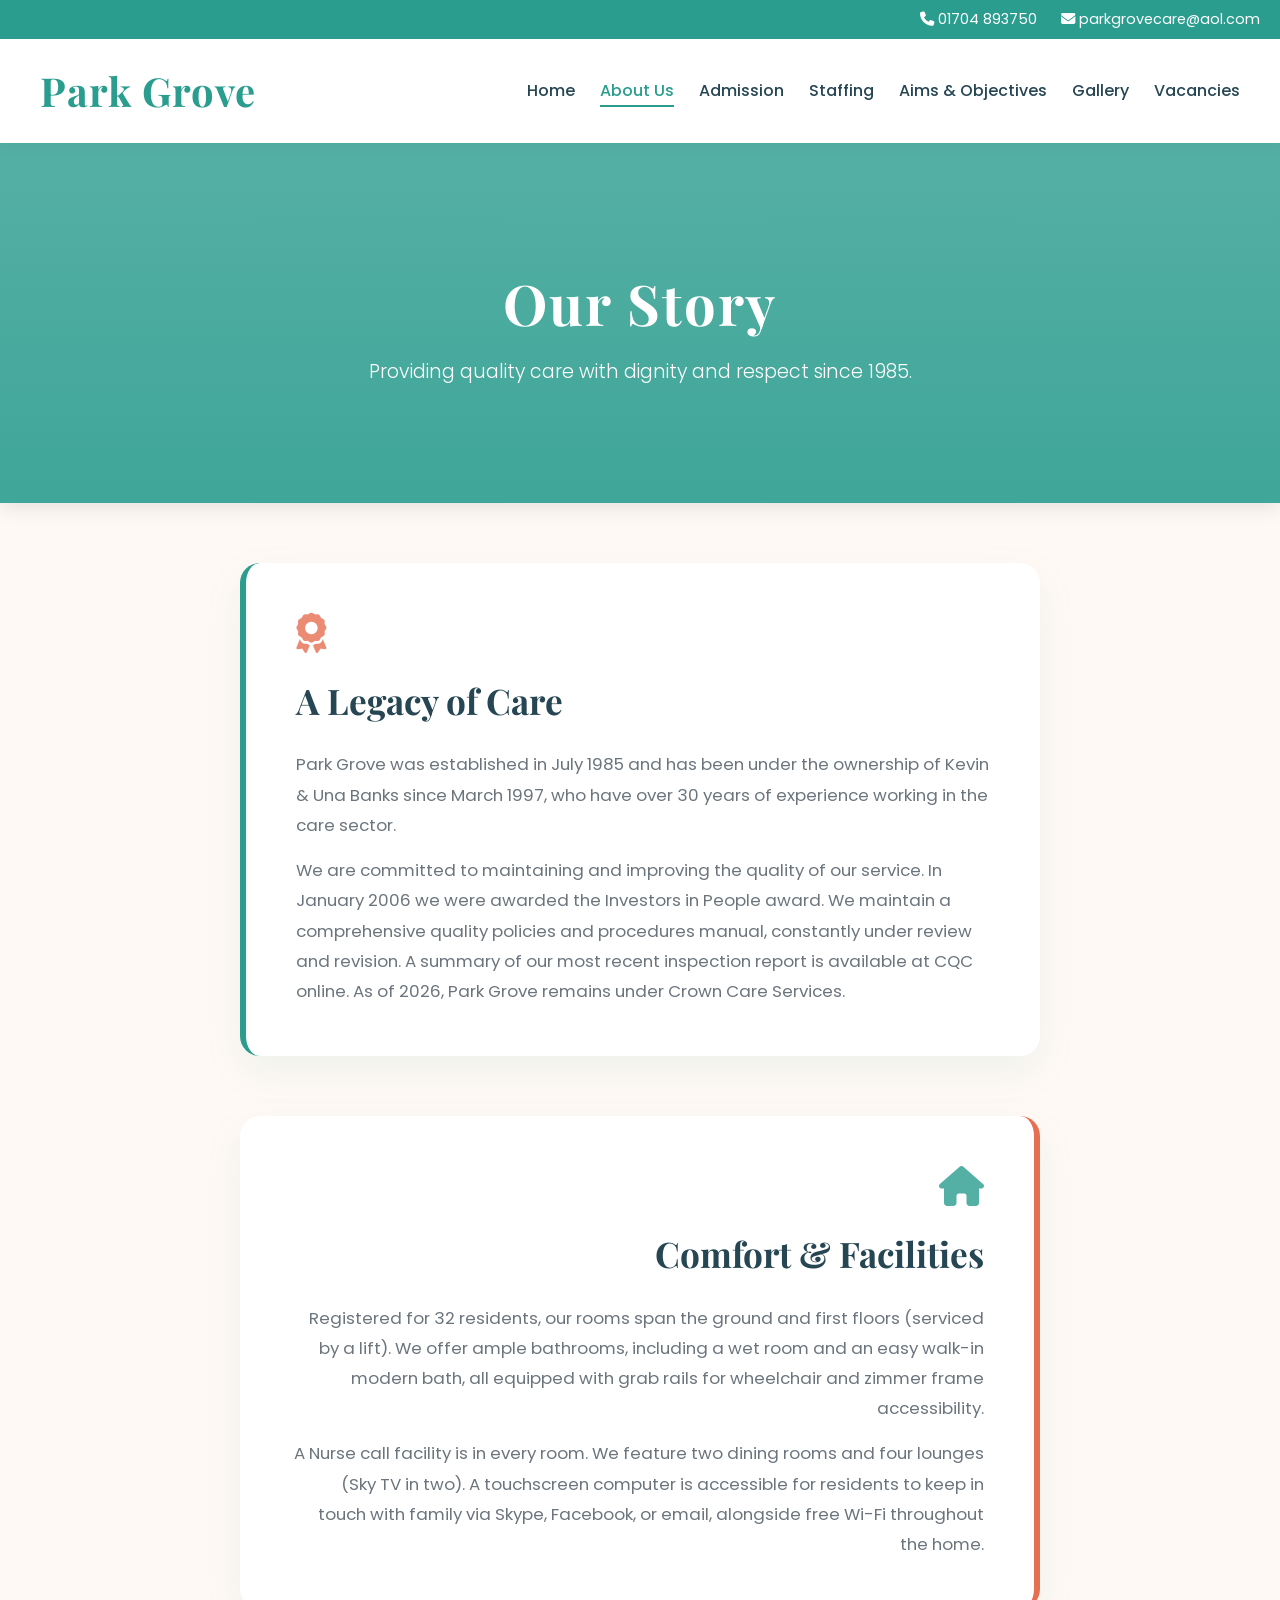
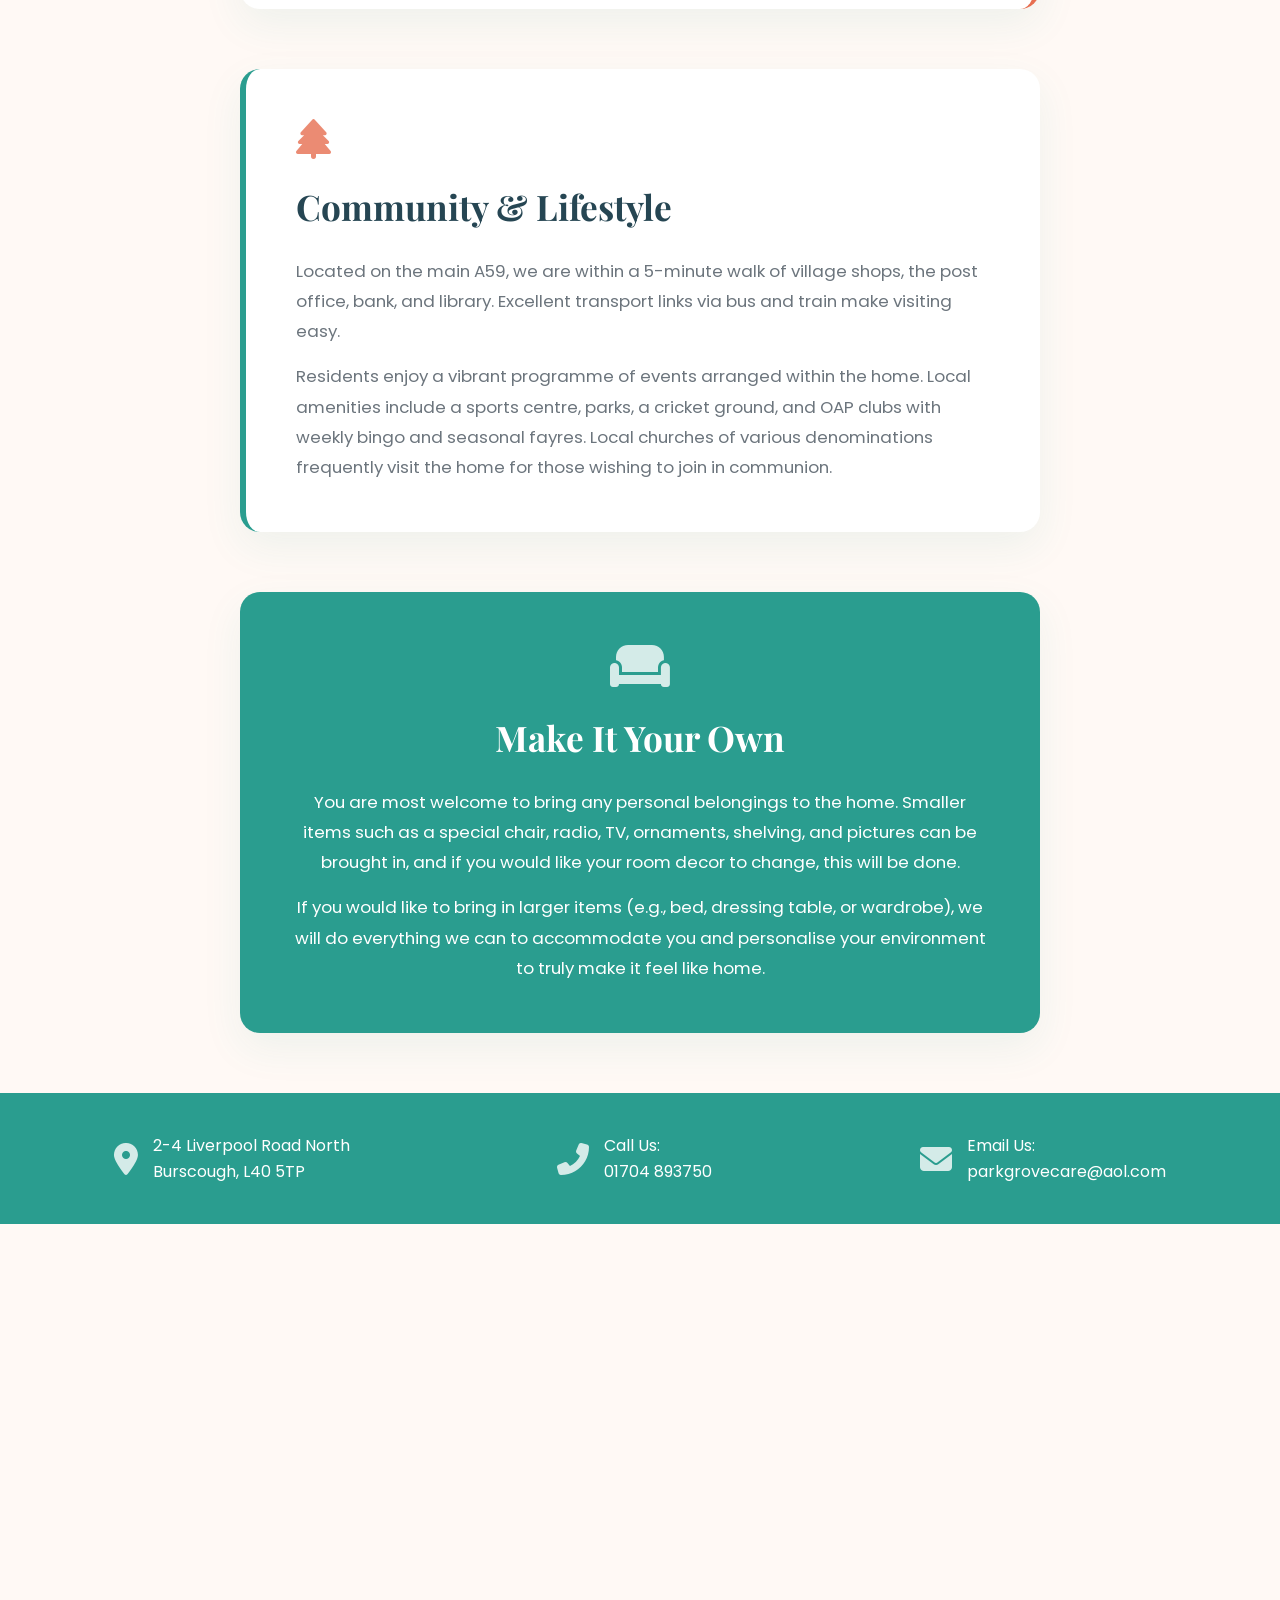
==== about.html @ ad90b075 "Add files via upload" ====
<!DOCTYPE html>
<html lang="en">
<head>
    <meta charset="UTF-8">
    <meta name="viewport" content="width=device-width, initial-scale=1.0">
    <title>About Us | Park Grove</title>
    <!-- Google Fonts -->
    <link href="https://fonts.googleapis.com/css2?family=Playfair+Display:wght@600;700&family=Poppins:wght@300;400;500;600&display=swap" rel="stylesheet">
    <!-- FontAwesome for Icons -->
    <link rel="stylesheet" href="https://cdnjs.cloudflare.com/ajax/libs/font-awesome/6.4.0/css/all.min.css">
    <!-- Stylesheets (Linking both the main styles for the header/footer and the specific about styles) -->
    <link rel="stylesheet" href="styles.css">
    <link rel="stylesheet" href="about.css">
</head>
<body>

    <!-- Header & Navigation (Identical to index.html) -->
    <header class="main-header">
        <div class="top-bar">
            <div class="contact-info">
                <span><i class="fas fa-phone"></i> 01704 893750</span>
                <span><i class="fas fa-envelope"></i> parkgrovecare@aol.com</span>
            </div>
        </div>
        <nav class="navbar">
            <h1 class="logo">Park Grove</h1>
            <ul class="nav-links">
                <li><a href="index.html">Home</a></li>
                <li><a href="about.html" class="active">About Us</a></li>
                <li><a href="admissions.html">Admission</a></li>
                <li><a href="staffing.html">Staffing</a></li>
                <li><a href="aimsandobjectives.html">Aims & Objectives</a></li>
                <li><a href="#">Gallery</a></li>
                <li><a href="#">Vacancies</a></li>
            </ul>
        </nav>
    </header>

    <!-- About Hero Section -->
    <section class="about-hero fade-scroll">
        <div class="about-hero-content">
            <h2>Our Story</h2>
            <p>Providing quality care with dignity and respect since 1985.</p>
        </div>
    </section>

    <!-- Main About Content -->
    <main class="about-container">
        
        <!-- Section 1: Heritage -->
        <section class="about-block fade-scroll">
            <div class="about-text-card">
                <i class="fas fa-award section-icon"></i>
                <h3>A Legacy of Care</h3>
                <p>Park Grove was established in July 1985 and has been under the ownership of Kevin & Una Banks since March 1997, who have over 30 years of experience working in the care sector.</p>
                <p>We are committed to maintaining and improving the quality of our service. In January 2006 we were awarded the Investors in People award. We maintain a comprehensive quality policies and procedures manual, constantly under review and revision. A summary of our most recent inspection report is available at CQC online. As of 2026, Park Grove remains under Crown Care Services.</p>
            </div>
        </section>

        <!-- Section 2: Facilities -->
        <section class="about-block reverse fade-scroll">
            <div class="about-text-card">
                <i class="fas fa-home section-icon"></i>
                <h3>Comfort & Facilities</h3>
                <p>Registered for 32 residents, our rooms span the ground and first floors (serviced by a lift). We offer ample bathrooms, including a wet room and an easy walk-in modern bath, all equipped with grab rails for wheelchair and zimmer frame accessibility.</p>
                <p>A Nurse call facility is in every room. We feature two dining rooms and four lounges (Sky TV in two). A touchscreen computer is accessible for residents to keep in touch with family via Skype, Facebook, or email, alongside free Wi-Fi throughout the home.</p>
            </div>
        </section>

        <!-- Section 3: Activities & Community -->
        <section class="about-block fade-scroll">
            <div class="about-text-card">
                <i class="fas fa-tree section-icon"></i>
                <h3>Community & Lifestyle</h3>
                <p>Located on the main A59, we are within a 5-minute walk of village shops, the post office, bank, and library. Excellent transport links via bus and train make visiting easy.</p>
                <p>Residents enjoy a vibrant programme of events arranged within the home. Local amenities include a sports centre, parks, a cricket ground, and OAP clubs with weekly bingo and seasonal fayres. Local churches of various denominations frequently visit the home for those wishing to join in communion.</p>
            </div>
        </section>

        <!-- Section 4: Personalization -->
        <section class="about-block full-width fade-scroll">
            <div class="about-text-card highlight-card">
                <i class="fas fa-couch section-icon"></i>
                <h3>Make It Your Own</h3>
                <p>You are most welcome to bring any personal belongings to the home. Smaller items such as a special chair, radio, TV, ornaments, shelving, and pictures can be brought in, and if you would like your room decor to change, this will be done.</p>
                <p>If you would like to bring in larger items (e.g., bed, dressing table, or wardrobe), we will do everything we can to accommodate you and personalise your environment to truly make it feel like home.</p>
            </div>
        </section>

    </main>

    <!-- Footer (Identical to index.html) -->
    <footer class="main-footer">
        <div class="footer-banner">
            <div class="footer-item">
                <i class="fas fa-map-marker-alt"></i>
                <p>2-4 Liverpool Road North<br>Burscough, L40 5TP</p>
            </div>
            <div class="footer-item">
                <i class="fas fa-phone-alt"></i>
                <p>Call Us:<br>01704 893750</p>
            </div>
            <div class="footer-item">
                <i class="fas fa-envelope"></i>
                <p>Email Us:<br>parkgrovecare@aol.com</p>
            </div>
        </div>
        <div class="map-container">
            <iframe src="https://www.google.com/maps/embed?pb=!1m18!1m12!1m3!1d2371.603333452417!2d-2.8427771!3d53.599661!2m3!1f0!2f0!3f0!3m2!1i1024!2i768!4f13.1!3m3!1m2!1s0x487b123456789abc%3A0x123456789abcdef!2s2-4%20Liverpool%20Rd%20N%2C%20Burscough%2C%20Ormskirk%20L40%205TP%2C%20UK!5e0!3m2!1sen!2sus!4v1620000000000!5m2!1sen!2sus" width="100%" height="400" style="border:0;" allowfullscreen="" loading="lazy"></iframe>
        </div>
    </footer>

    <!-- Script linking to compiled JS -->
    <script src="about.js"></script>
</body>
</html>
---- styles.css ----
/* --- Variables for a Vibrant & Glam Theme --- */
:root {
    --primary-color: #2A9D8F; /* Vibrant Teal */
    --secondary-color: #E76F51; /* Warm Coral/Glam Accent */
    --text-dark: #264653;
    --text-light: #6c757d;
    --bg-light: #FFF9F5; /* Warm, soft cream background */
    --white: #ffffff;
    --font-heading: 'Playfair Display', serif;
    --font-body: 'Poppins', sans-serif;
    --transition: all 0.3s ease-in-out;
}

/* --- Global Reset & Typography --- */
* {
    margin: 0;
    padding: 0;
    box-sizing: border-box;
}

body {
    font-family: var(--font-body);
    background-color: var(--bg-light);
    color: var(--text-dark);
    line-height: 1.6;
    overflow-x: hidden;
}

h1, h2, h3, h4 {
    font-family: var(--font-heading);
    font-weight: 700;
}

a {
    text-decoration: none;
    color: inherit;
}

.container {
    max-width: 1200px;
    margin: 0 auto;
    padding: 0 20px;
}

/* --- Header & Nav --- */
.main-header {
    background: var(--white);
    box-shadow: 0 2px 15px rgba(0,0,0,0.05);
    position: sticky;
    top: 0;
    z-index: 1000;
}

.top-bar {
    background: var(--primary-color);
    color: var(--white);
    padding: 8px 20px;
    text-align: right;
    font-size: 0.9rem;
}

.top-bar span {
    margin-left: 20px;
}

.navbar {
    display: flex;
    justify-content: space-between;
    align-items: center;
    padding: 20px 40px;
}

.logo {
    color: var(--primary-color);
    font-size: 2.5rem;
    letter-spacing: 1px;
}

.nav-links {
    list-style: none;
    display: flex;
    gap: 25px;
}

.nav-links a {
    font-weight: 500;
    color: var(--text-dark);
    transition: var(--transition);
    position: relative;
}

.nav-links a:hover, .nav-links a.active {
    color: var(--primary-color);
}

.nav-links a::after {
    content: '';
    position: absolute;
    width: 0;
    height: 2px;
    bottom: -5px;
    left: 0;
    background-color: var(--primary-color);
    transition: var(--transition);
}

.nav-links a:hover::after, .nav-links a.active::after {
    width: 100%;
}

/* --- Hero Section --- */
.hero {
    background: linear-gradient(rgba(255, 249, 245, 0.9), rgba(255, 249, 245, 0.9)), url('https://images.unsplash.com/photo-1529156069898-49953e39b3ac?ixlib=rb-4.0.3&auto=format&fit=crop&w=1920&q=80') center/cover;
    height: 60vh;
    display: flex;
    align-items: center;
    justify-content: center;
    text-align: center;
    padding: 0 20px;
}

.hero-content h2 {
    font-size: 4rem;
    color: var(--primary-color);
    margin-bottom: 20px;
}

.hero-content p {
    font-size: 1.2rem;
    max-width: 600px;
    margin: 0 auto 30px auto;
    color: var(--text-dark);
}

.btn-primary {
    background: var(--secondary-color);
    color: var(--white);
    padding: 12px 30px;
    border-radius: 30px;
    font-weight: 500;
    transition: var(--transition);
    box-shadow: 0 4px 15px rgba(231, 111, 81, 0.3);
}

.btn-primary:hover {
    background: #d65a3d;
    transform: translateY(-2px);
}

/* --- Info Grid Section --- */
.info-section {
    padding: 80px 0;
}

.grid-3 {
    display: grid;
    grid-template-columns: repeat(auto-fit, minmax(300px, 1fr));
    gap: 40px;
}

.info-card {
    background: var(--white);
    padding: 40px 30px;
    border-radius: 15px;
    text-align: center;
    box-shadow: 0 10px 30px rgba(0,0,0,0.03);
    transition: var(--transition);
    border-top: 4px solid var(--primary-color);
}

.info-card:hover {
    transform: translateY(-10px);
    box-shadow: 0 15px 40px rgba(42, 157, 143, 0.1);
}

.card-icon {
    font-size: 2.5rem;
    color: var(--secondary-color);
    margin-bottom: 20px;
}

.info-card h3 {
    font-size: 1.8rem;
    margin-bottom: 15px;
}

.info-card p {
    color: var(--text-light);
    margin-bottom: 20px;
}

.read-more {
    color: var(--primary-color);
    font-weight: 500;
    transition: var(--transition);
}

.read-more:hover {
    color: var(--secondary-color);
}

/* --- CQC Section --- */
.cqc-section {
    background: var(--white);
    padding: 80px 0;
    text-align: center;
}

.section-title {
    font-size: 2.5rem;
    color: var(--primary-color);
    margin-bottom: 10px;
}

.section-subtitle {
    color: var(--text-light);
    margin-bottom: 50px;
    max-width: 600px;
    margin-left: auto;
    margin-right: auto;
}

.cqc-grid {
    display: grid;
    grid-template-columns: repeat(auto-fit, minmax(250px, 1fr));
    gap: 30px;
    margin-bottom: 40px;
}

.cqc-box {
    border: 1px dashed var(--primary-color);
    padding: 30px;
    border-radius: 10px;
    background: var(--bg-light);
    transition: var(--transition);
}

.cqc-box:hover {
    background: var(--primary-color);
    color: var(--white);
    border: 1px solid var(--primary-color);
}

.cqc-box h4 {
    font-size: 1.3rem;
    margin-bottom: 15px;
}

.btn-secondary {
    border: 2px solid var(--secondary-color);
    color: var(--secondary-color);
    padding: 10px 25px;
    border-radius: 30px;
    font-weight: 500;
    transition: var(--transition);
}

.btn-secondary:hover {
    background: var(--secondary-color);
    color: var(--white);
}

/* --- Footer --- */
.footer-banner {
    background: var(--primary-color);
    color: var(--white);
    display: flex;
    justify-content: space-around;
    padding: 40px 20px;
    flex-wrap: wrap;
    gap: 20px;
}

.footer-item {
    display: flex;
    align-items: center;
    gap: 15px;
}

.footer-item i {
    font-size: 2rem;
    color: var(--white);
    opacity: 0.8;
}

/* --- Animations (Triggered by TypeScript) --- */
.animate-on-scroll {
    opacity: 0;
    transform: translateY(30px);
    transition: opacity 0.8s ease-out, transform 0.8s ease-out;
}

.animate-on-scroll.visible {
    opacity: 1;
    transform: translateY(0);
}
---- about.css ----
/* --- About Page Specific Styles --- */

/* Hero Section */
.about-hero {
    background: linear-gradient(rgba(42, 157, 143, 0.8), rgba(42, 157, 143, 0.9)), url('https://images.unsplash.com/photo-1512626120412-faf41adb4874?ixlib=rb-4.0.3&auto=format&fit=crop&w=1920&q=80') center/cover;
    height: 40vh;
    display: flex;
    align-items: center;
    justify-content: center;
    text-align: center;
    color: var(--white);
    box-shadow: 0 4px 20px rgba(0,0,0,0.1);
}

.about-hero h2 {
    font-size: 3.5rem;
    margin-bottom: 10px;
    letter-spacing: 2px;
}

.about-hero p {
    font-size: 1.2rem;
    font-weight: 300;
}

/* Main Content Container */
.about-container {
    max-width: 1000px;
    margin: 60px auto;
    padding: 0 20px;
    display: flex;
    flex-direction: column;
    gap: 60px;
}

/* Thematic Blocks */
.about-block {
    display: flex;
    justify-content: center;
}

.about-text-card {
    background: var(--white);
    padding: 50px;
    border-radius: 20px;
    box-shadow: 0 15px 40px rgba(42, 157, 143, 0.08);
    border-left: 6px solid var(--primary-color);
    position: relative;
    max-width: 800px;
}

.about-block.reverse .about-text-card {
    border-left: none;
    border-right: 6px solid var(--secondary-color);
    text-align: right;
}

/* Icons */
.section-icon {
    font-size: 2.5rem;
    color: var(--secondary-color);
    margin-bottom: 20px;
    opacity: 0.8;
}

.about-block.reverse .section-icon {
    color: var(--primary-color);
}

/* Typography Details */
.about-text-card h3 {
    font-size: 2.2rem;
    color: var(--text-dark);
    margin-bottom: 20px;
}

.about-text-card p {
    font-size: 1.05rem;
    color: var(--text-light);
    margin-bottom: 15px;
    line-height: 1.8;
}

.about-text-card p:last-child {
    margin-bottom: 0;
}

/* Highlight Card (Final Section) */
.highlight-card {
    background: var(--primary-color);
    color: var(--white);
    border: none;
    text-align: center;
}

.highlight-card h3, .highlight-card p {
    color: var(--white);
}

.highlight-card .section-icon {
    color: var(--white);
    font-size: 3rem;
}

/* --- Smooth Fade In / Fade Out Scroll Logic --- */
.fade-scroll {
    opacity: 0;
    transform: translateY(40px) scale(0.98);
    transition: opacity 1s cubic-bezier(0.25, 1, 0.5, 1), transform 1s cubic-bezier(0.25, 1, 0.5, 1);
}

.fade-scroll.in-view {
    opacity: 1;
    transform: translateY(0) scale(1);
}

.fade-scroll.out-view-top {
    opacity: 0;
    transform: translateY(-40px) scale(0.98);
}
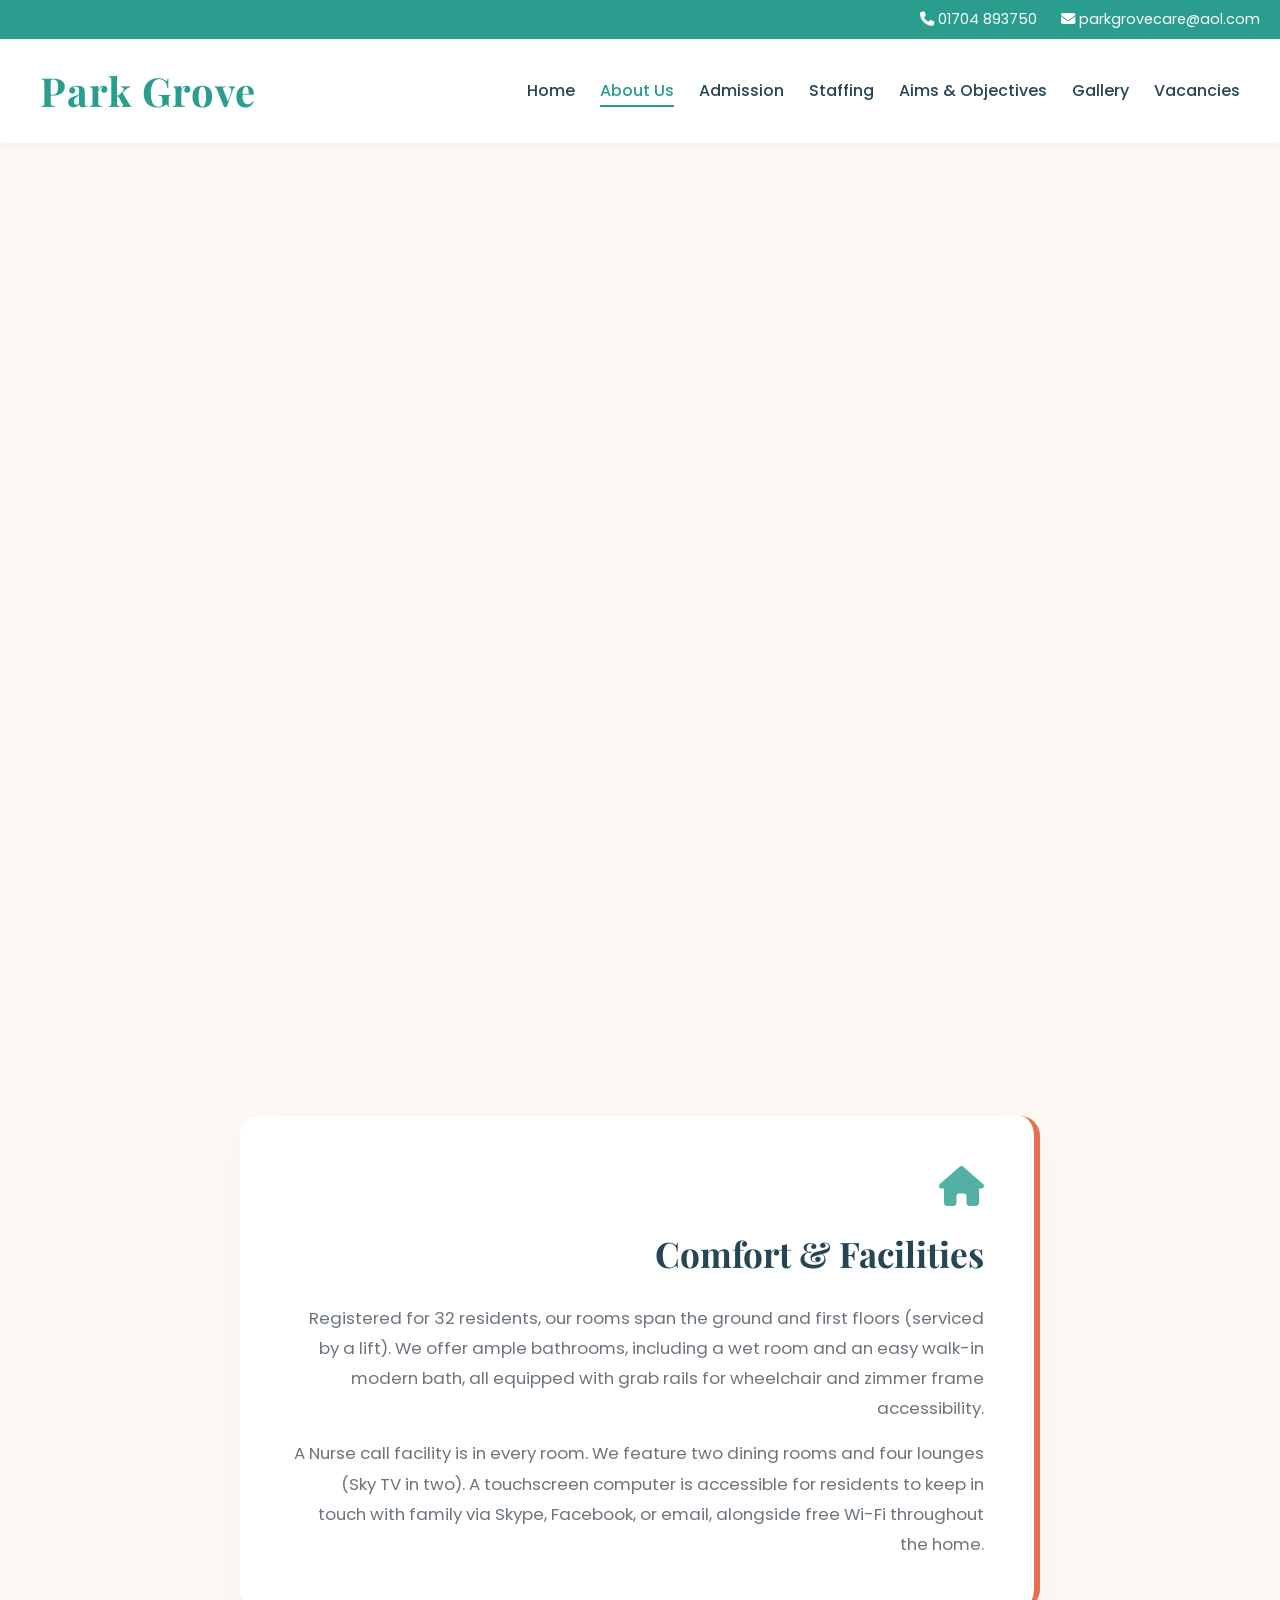
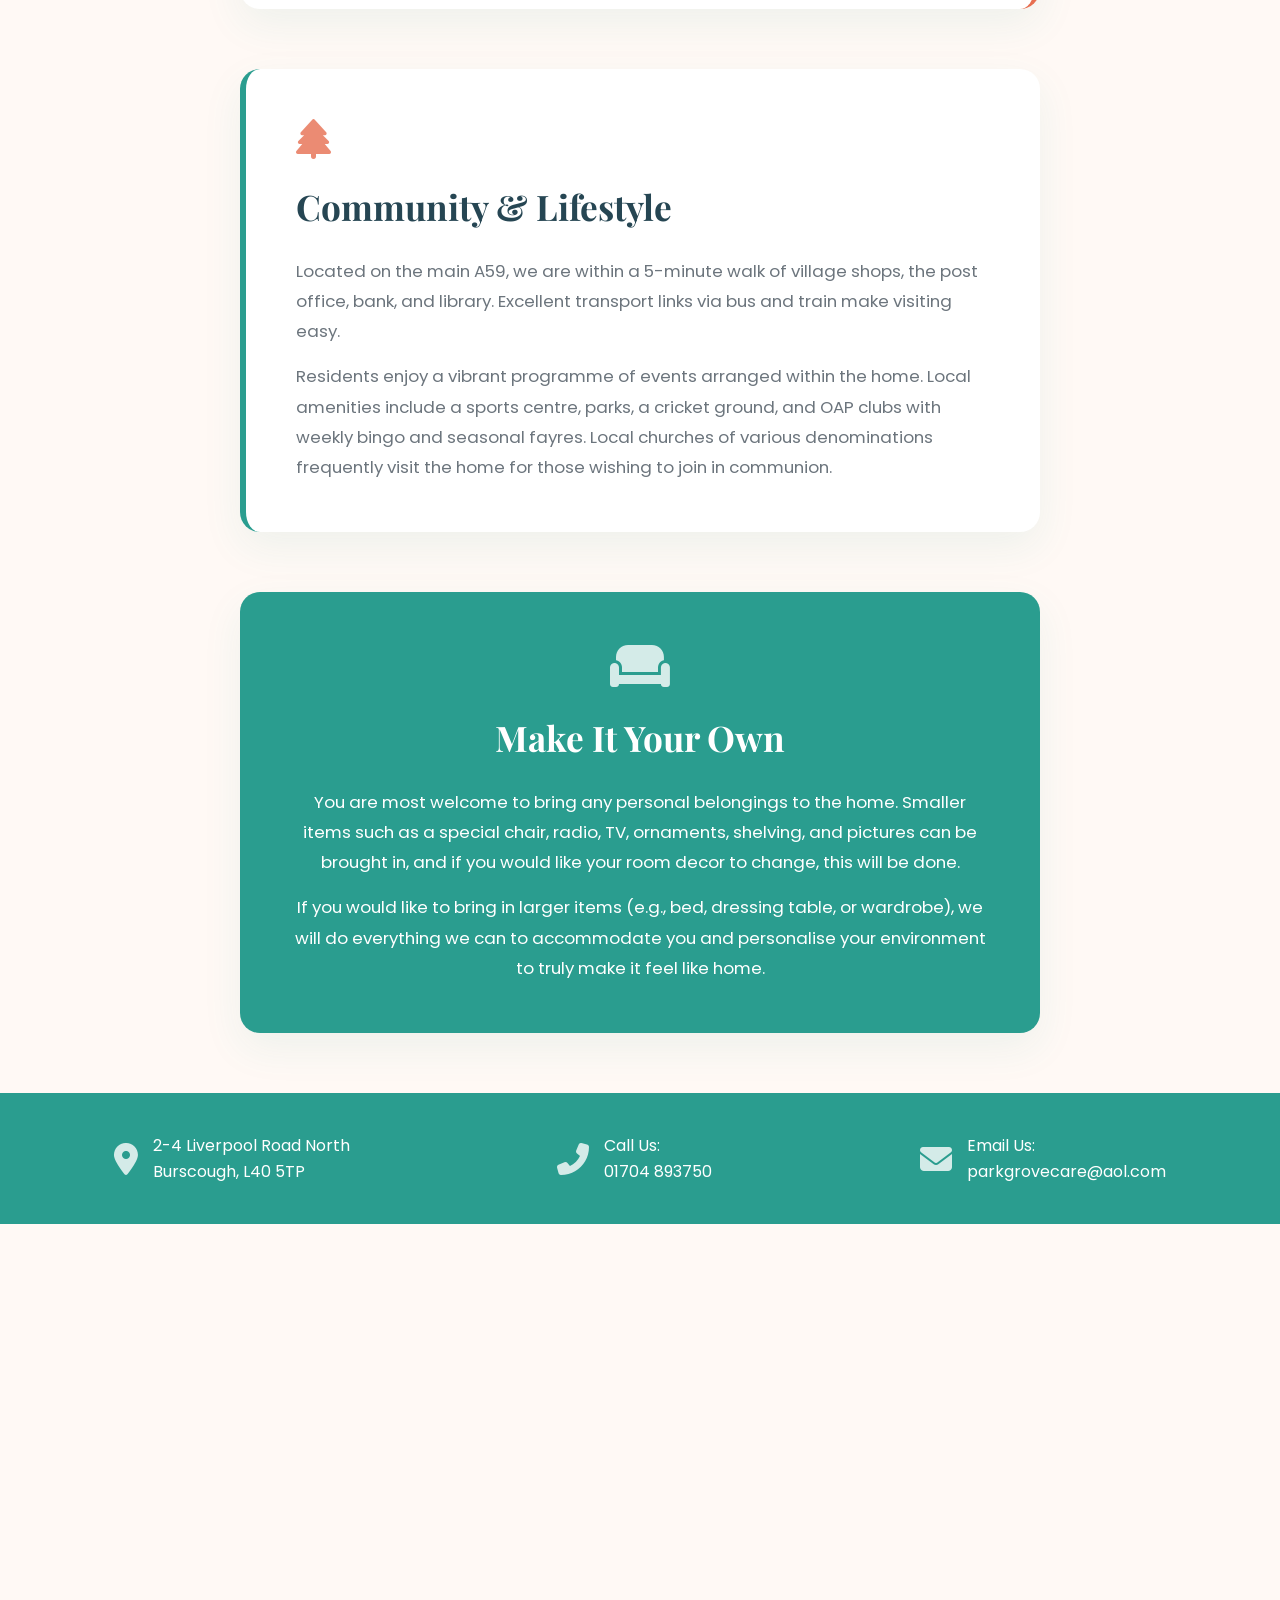
==== commit 542aa0b1: "Update Gallery link in about.html" ====
--- a/about.html
+++ b/about.html
@@ -30,7 +30,7 @@
                 <li><a href="admissions.html">Admission</a></li>
                 <li><a href="staffing.html">Staffing</a></li>
                 <li><a href="aimsandobjectives.html">Aims & Objectives</a></li>
-                <li><a href="#">Gallery</a></li>
+                <li><a href="gallery.html">Gallery</a></li>
                 <li><a href="#">Vacancies</a></li>
             </ul>
         </nav>
@@ -113,4 +113,4 @@
     <!-- Script linking to compiled JS -->
     <script src="about.js"></script>
 </body>
-</html>+</html>
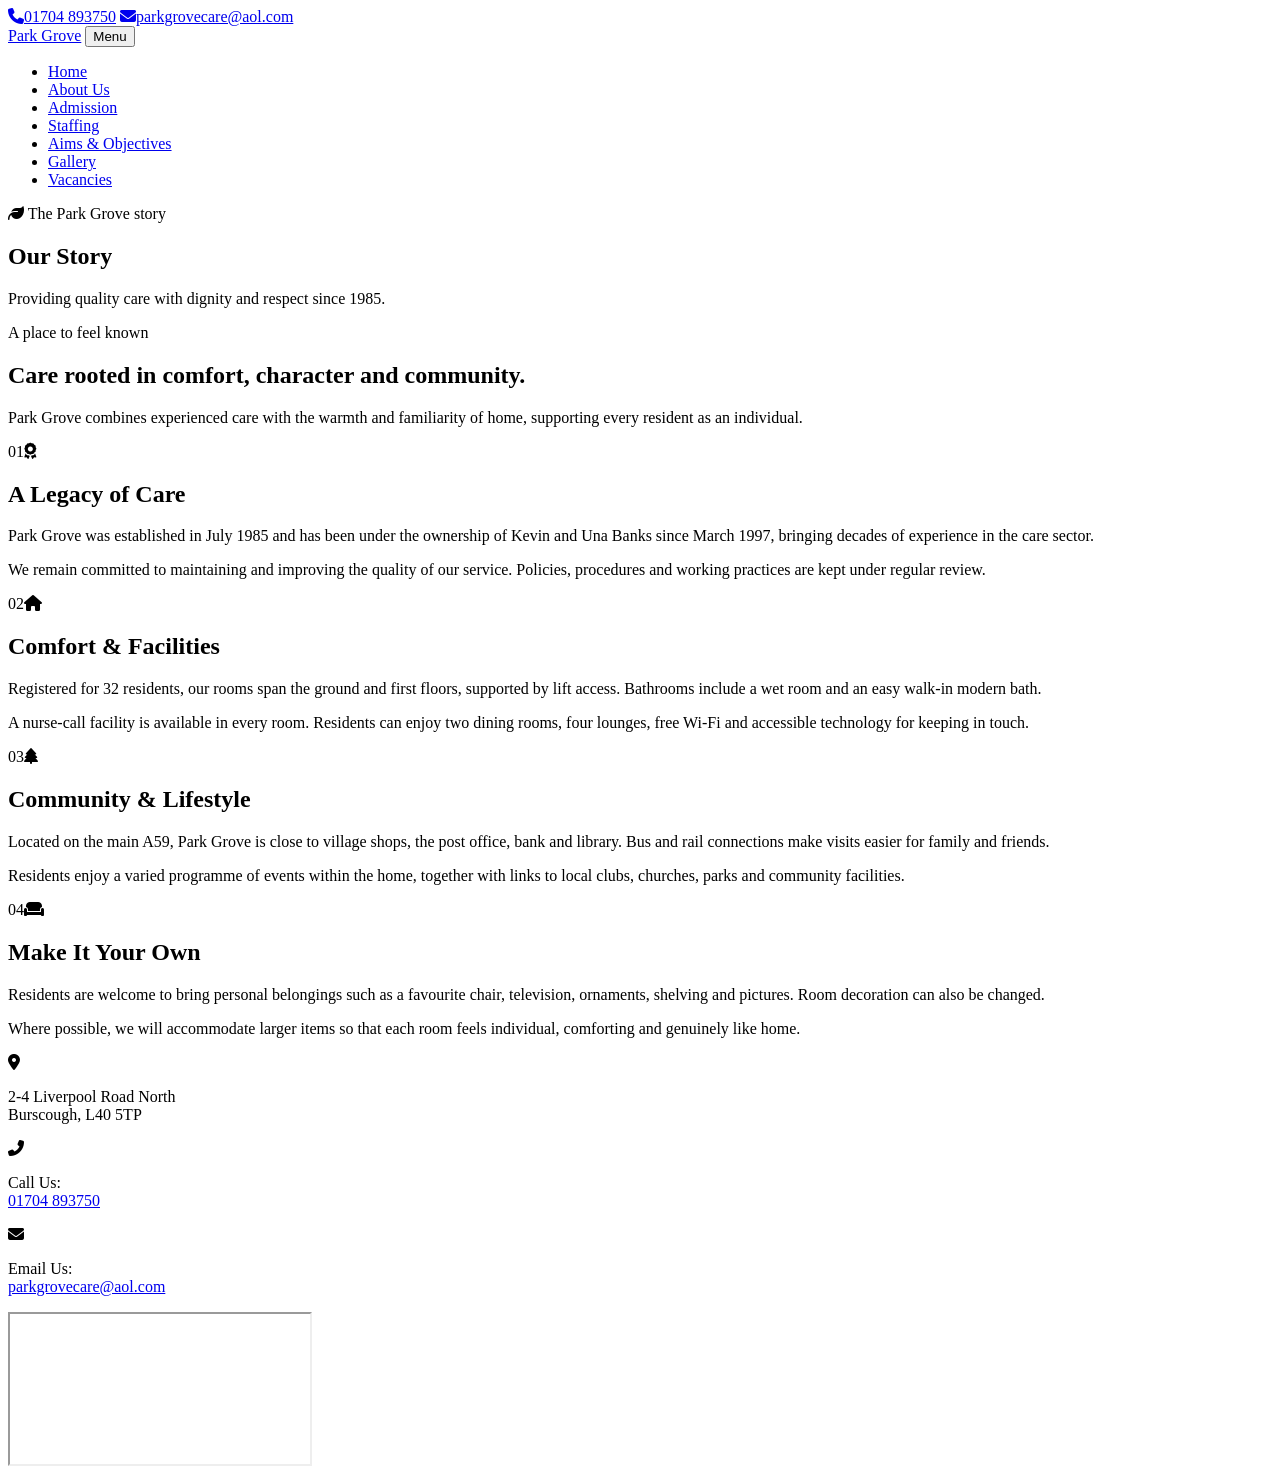
==== commit b1631716: "Refactor about.html for improved structure and SEO Updated meta tags for viewport and description, m" ====
--- a/about.html
+++ b/about.html
@@ -2,115 +2,110 @@
 <html lang="en">
 <head>
     <meta charset="UTF-8">
-    <meta name="viewport" content="width=device-width, initial-scale=1.0">
+    <meta name="viewport" content="width=device-width, initial-scale=1.0, viewport-fit=cover">
+    <meta name="description" content="Learn about Park Grove's history, facilities, community connections and personalised residential care.">
     <title>About Us | Park Grove</title>
-    <!-- Google Fonts -->
+
+    <link rel="preconnect" href="https://fonts.googleapis.com">
+    <link rel="preconnect" href="https://fonts.gstatic.com" crossorigin>
     <link href="https://fonts.googleapis.com/css2?family=Playfair+Display:wght@600;700&family=Poppins:wght@300;400;500;600&display=swap" rel="stylesheet">
-    <!-- FontAwesome for Icons -->
     <link rel="stylesheet" href="https://cdnjs.cloudflare.com/ajax/libs/font-awesome/6.4.0/css/all.min.css">
-    <!-- Stylesheets (Linking both the main styles for the header/footer and the specific about styles) -->
-    <link rel="stylesheet" href="styles.css">
-    <link rel="stylesheet" href="about.css">
+    <link rel="stylesheet" href="/styles/styles.css">
+    <link rel="stylesheet" href="/styles/about.css">
 </head>
-<body>
-
-    <!-- Header & Navigation (Identical to index.html) -->
+<body class="responsive-page about-page">
     <header class="main-header">
         <div class="top-bar">
-            <div class="contact-info">
-                <span><i class="fas fa-phone"></i> 01704 893750</span>
-                <span><i class="fas fa-envelope"></i> parkgrovecare@aol.com</span>
+            <div class="top-bar-inner">
+                <a href="tel:01704893750"><i class="fas fa-phone" aria-hidden="true"></i><span>01704 893750</span></a>
+                <a href="mailto:parkgrovecare@aol.com"><i class="fas fa-envelope" aria-hidden="true"></i><span>parkgrovecare@aol.com</span></a>
             </div>
         </div>
-        <nav class="navbar">
-            <h1 class="logo">Park Grove</h1>
-            <ul class="nav-links">
+
+        <nav class="navbar responsive-navbar" aria-label="Primary navigation">
+            <a class="logo" href="index.html" aria-label="Park Grove home page">Park Grove</a>
+            <button class="nav-toggle" type="button" aria-expanded="false" aria-controls="primary-navigation" aria-label="Open navigation menu">
+                <span class="nav-toggle-text">Menu</span>
+                <span class="nav-toggle-bars" aria-hidden="true"><span></span><span></span><span></span></span>
+            </button>
+            <ul class="nav-links" id="primary-navigation">
                 <li><a href="index.html">Home</a></li>
-                <li><a href="about.html" class="active">About Us</a></li>
+                <li><a class="active" aria-current="page" href="about.html">About Us</a></li>
                 <li><a href="admissions.html">Admission</a></li>
                 <li><a href="staffing.html">Staffing</a></li>
-                <li><a href="aimsandobjectives.html">Aims & Objectives</a></li>
+                <li><a href="aimsandobjectives.html">Aims &amp; Objectives</a></li>
                 <li><a href="gallery.html">Gallery</a></li>
                 <li><a href="#">Vacancies</a></li>
             </ul>
         </nav>
     </header>
 
-    <!-- About Hero Section -->
-    <section class="about-hero fade-scroll">
-        <div class="about-hero-content">
-            <h2>Our Story</h2>
-            <p>Providing quality care with dignity and respect since 1985.</p>
-        </div>
-    </section>
-
-    <!-- Main About Content -->
-    <main class="about-container">
-        
-        <!-- Section 1: Heritage -->
-        <section class="about-block fade-scroll">
-            <div class="about-text-card">
-                <i class="fas fa-award section-icon"></i>
-                <h3>A Legacy of Care</h3>
-                <p>Park Grove was established in July 1985 and has been under the ownership of Kevin & Una Banks since March 1997, who have over 30 years of experience working in the care sector.</p>
-                <p>We are committed to maintaining and improving the quality of our service. In January 2006 we were awarded the Investors in People award. We maintain a comprehensive quality policies and procedures manual, constantly under review and revision. A summary of our most recent inspection report is available at CQC online. As of 2026, Park Grove remains under Crown Care Services.</p>
+    <main>
+        <section class="about-hero reveal-on-scroll" aria-labelledby="about-title">
+            <div class="about-hero-content">
+                <span class="about-kicker"><i class="fas fa-leaf" aria-hidden="true"></i> The Park Grove story</span>
+                <h1 id="about-title">Our Story</h1>
+                <p>Providing quality care with dignity and respect since 1985.</p>
             </div>
         </section>
 
-        <!-- Section 2: Facilities -->
-        <section class="about-block reverse fade-scroll">
-            <div class="about-text-card">
-                <i class="fas fa-home section-icon"></i>
-                <h3>Comfort & Facilities</h3>
-                <p>Registered for 32 residents, our rooms span the ground and first floors (serviced by a lift). We offer ample bathrooms, including a wet room and an easy walk-in modern bath, all equipped with grab rails for wheelchair and zimmer frame accessibility.</p>
-                <p>A Nurse call facility is in every room. We feature two dining rooms and four lounges (Sky TV in two). A touchscreen computer is accessible for residents to keep in touch with family via Skype, Facebook, or email, alongside free Wi-Fi throughout the home.</p>
-            </div>
+        <section class="about-intro reveal-on-scroll" aria-labelledby="about-intro-title">
+            <span class="eyebrow">A place to feel known</span>
+            <h2 id="about-intro-title">Care rooted in comfort, character and community.</h2>
+            <p>Park Grove combines experienced care with the warmth and familiarity of home, supporting every resident as an individual.</p>
         </section>
 
-        <!-- Section 3: Activities & Community -->
-        <section class="about-block fade-scroll">
-            <div class="about-text-card">
-                <i class="fas fa-tree section-icon"></i>
-                <h3>Community & Lifestyle</h3>
-                <p>Located on the main A59, we are within a 5-minute walk of village shops, the post office, bank, and library. Excellent transport links via bus and train make visiting easy.</p>
-                <p>Residents enjoy a vibrant programme of events arranged within the home. Local amenities include a sports centre, parks, a cricket ground, and OAP clubs with weekly bingo and seasonal fayres. Local churches of various denominations frequently visit the home for those wishing to join in communion.</p>
-            </div>
-        </section>
+        <div class="about-container">
+            <section class="about-block reveal-on-scroll">
+                <article class="about-card">
+                    <div class="about-card-heading"><span>01</span><i class="fas fa-award" aria-hidden="true"></i></div>
+                    <h2>A Legacy of Care</h2>
+                    <p>Park Grove was established in July 1985 and has been under the ownership of Kevin and Una Banks since March 1997, bringing decades of experience in the care sector.</p>
+                    <p>We remain committed to maintaining and improving the quality of our service. Policies, procedures and working practices are kept under regular review.</p>
+                </article>
+            </section>
 
-        <!-- Section 4: Personalization -->
-        <section class="about-block full-width fade-scroll">
-            <div class="about-text-card highlight-card">
-                <i class="fas fa-couch section-icon"></i>
-                <h3>Make It Your Own</h3>
-                <p>You are most welcome to bring any personal belongings to the home. Smaller items such as a special chair, radio, TV, ornaments, shelving, and pictures can be brought in, and if you would like your room decor to change, this will be done.</p>
-                <p>If you would like to bring in larger items (e.g., bed, dressing table, or wardrobe), we will do everything we can to accommodate you and personalise your environment to truly make it feel like home.</p>
-            </div>
-        </section>
+            <section class="about-block reverse reveal-on-scroll">
+                <article class="about-card">
+                    <div class="about-card-heading"><span>02</span><i class="fas fa-home" aria-hidden="true"></i></div>
+                    <h2>Comfort &amp; Facilities</h2>
+                    <p>Registered for 32 residents, our rooms span the ground and first floors, supported by lift access. Bathrooms include a wet room and an easy walk-in modern bath.</p>
+                    <p>A nurse-call facility is available in every room. Residents can enjoy two dining rooms, four lounges, free Wi-Fi and accessible technology for keeping in touch.</p>
+                </article>
+            </section>
 
+            <section class="about-block reveal-on-scroll">
+                <article class="about-card">
+                    <div class="about-card-heading"><span>03</span><i class="fas fa-tree" aria-hidden="true"></i></div>
+                    <h2>Community &amp; Lifestyle</h2>
+                    <p>Located on the main A59, Park Grove is close to village shops, the post office, bank and library. Bus and rail connections make visits easier for family and friends.</p>
+                    <p>Residents enjoy a varied programme of events within the home, together with links to local clubs, churches, parks and community facilities.</p>
+                </article>
+            </section>
+
+            <section class="about-block reveal-on-scroll">
+                <article class="about-card highlight-card">
+                    <div class="about-card-heading"><span>04</span><i class="fas fa-couch" aria-hidden="true"></i></div>
+                    <h2>Make It Your Own</h2>
+                    <p>Residents are welcome to bring personal belongings such as a favourite chair, television, ornaments, shelving and pictures. Room decoration can also be changed.</p>
+                    <p>Where possible, we will accommodate larger items so that each room feels individual, comforting and genuinely like home.</p>
+                </article>
+            </section>
+        </div>
     </main>
 
-    <!-- Footer (Identical to index.html) -->
     <footer class="main-footer">
         <div class="footer-banner">
-            <div class="footer-item">
-                <i class="fas fa-map-marker-alt"></i>
-                <p>2-4 Liverpool Road North<br>Burscough, L40 5TP</p>
-            </div>
-            <div class="footer-item">
-                <i class="fas fa-phone-alt"></i>
-                <p>Call Us:<br>01704 893750</p>
-            </div>
-            <div class="footer-item">
-                <i class="fas fa-envelope"></i>
-                <p>Email Us:<br>parkgrovecare@aol.com</p>
-            </div>
+            <div class="footer-item"><i class="fas fa-map-marker-alt" aria-hidden="true"></i><p>2-4 Liverpool Road North<br>Burscough, L40 5TP</p></div>
+            <div class="footer-item"><i class="fas fa-phone-alt" aria-hidden="true"></i><p>Call Us:<br><a href="tel:01704893750">01704 893750</a></p></div>
+            <div class="footer-item"><i class="fas fa-envelope" aria-hidden="true"></i><p>Email Us:<br><a href="mailto:parkgrovecare@aol.com">parkgrovecare@aol.com</a></p></div>
         </div>
         <div class="map-container">
-            <iframe src="https://www.google.com/maps/embed?pb=!1m18!1m12!1m3!1d2371.603333452417!2d-2.8427771!3d53.599661!2m3!1f0!2f0!3f0!3m2!1i1024!2i768!4f13.1!3m3!1m2!1s0x487b123456789abc%3A0x123456789abcdef!2s2-4%20Liverpool%20Rd%20N%2C%20Burscough%2C%20Ormskirk%20L40%205TP%2C%20UK!5e0!3m2!1sen!2sus!4v1620000000000!5m2!1sen!2sus" width="100%" height="400" style="border:0;" allowfullscreen="" loading="lazy"></iframe>
+            <iframe src="https://www.google.com/maps/embed?pb=!1m18!1m12!1m3!1d2371.603333452417!2d-2.8427771!3d53.599661!2m3!1f0!2f0!3f0!3m2!1i1024!2i768!4f13.1!3m3!1m2!1s0x487b123456789abc%3A0x123456789abcdef!2s2-4%20Liverpool%20Rd%20N%2C%20Burscough%2C%20Ormskirk%20L40%205TP%2C%20UK!5e0!3m2!1sen!2sus!4v1620000000000!5m2!1sen!2sus" title="Map showing Park Grove Care Home" loading="lazy" allowfullscreen></iframe>
         </div>
     </footer>
 
-    <!-- Script linking to compiled JS -->
-    <script src="about.js"></script>
+    <script src="/typescript/script.js"></script>
+    <script src="/typescript/about.js"></script>
 </body>
 </html>
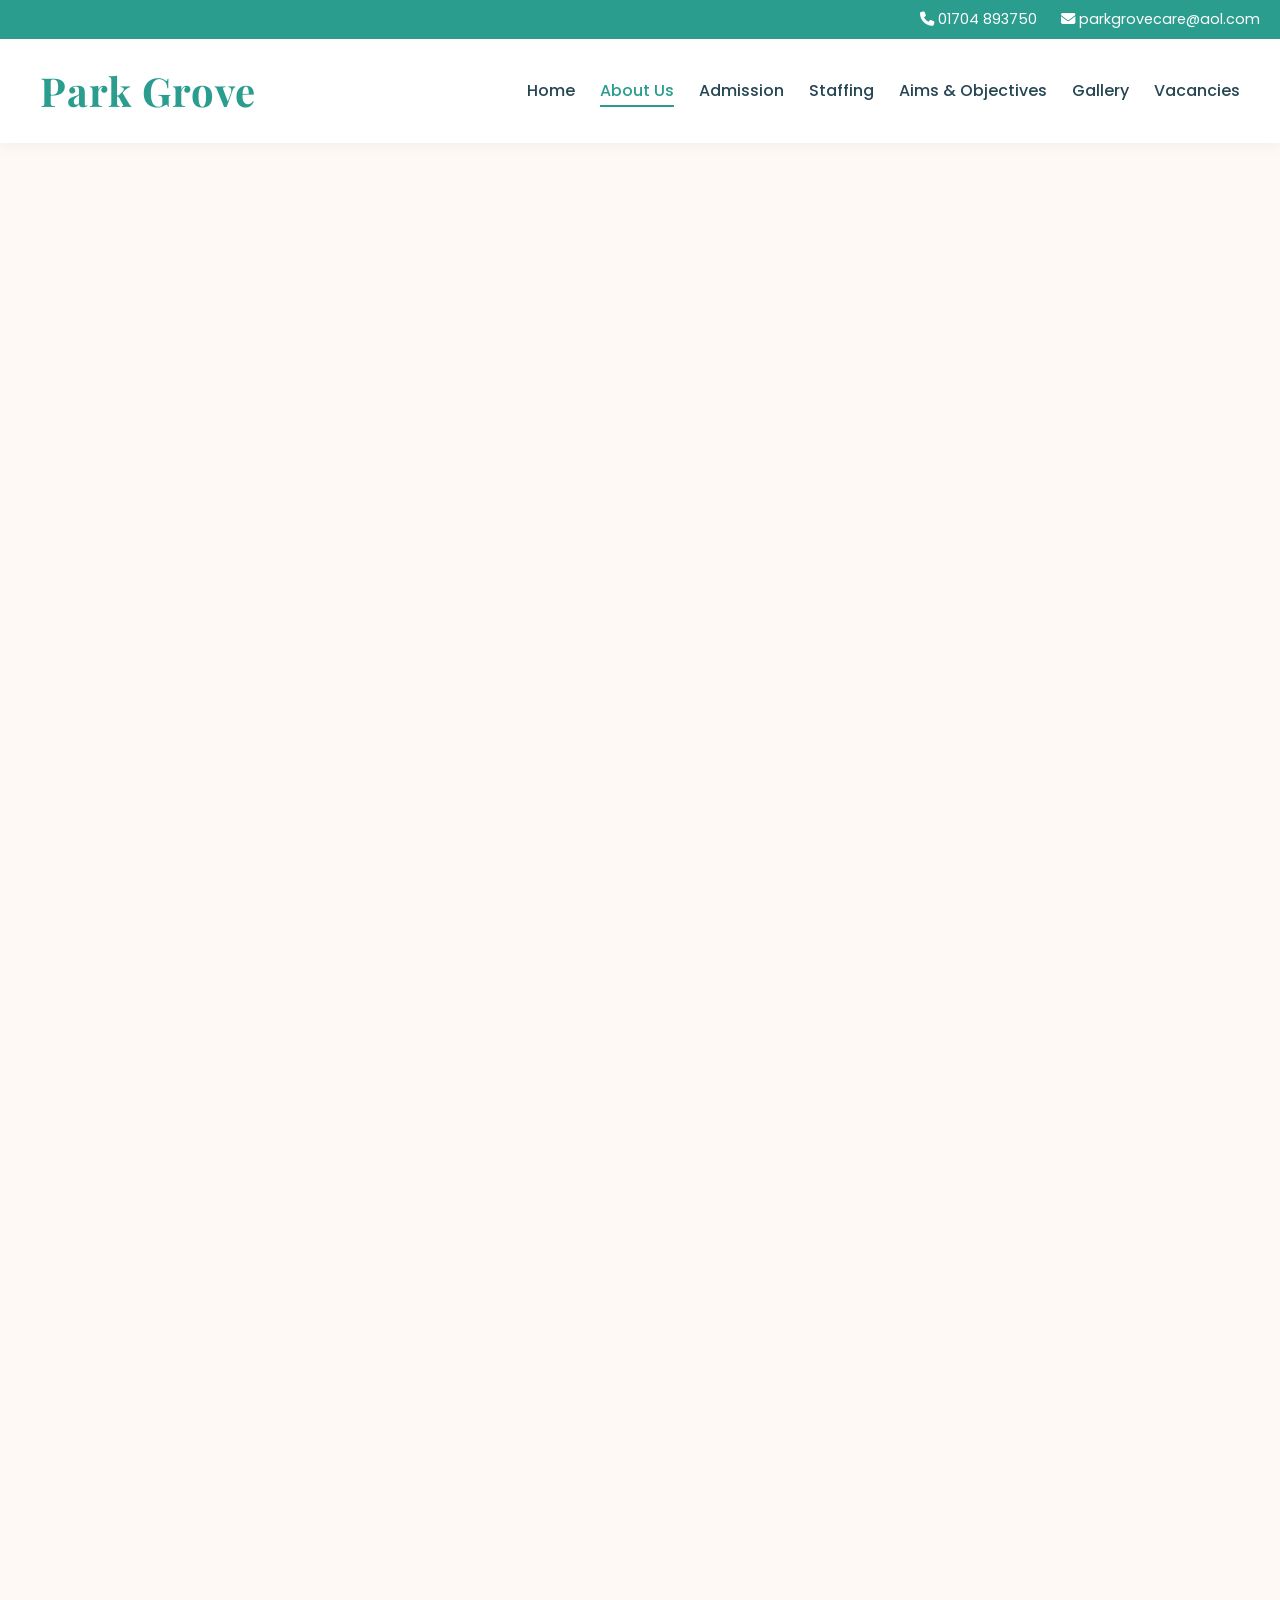
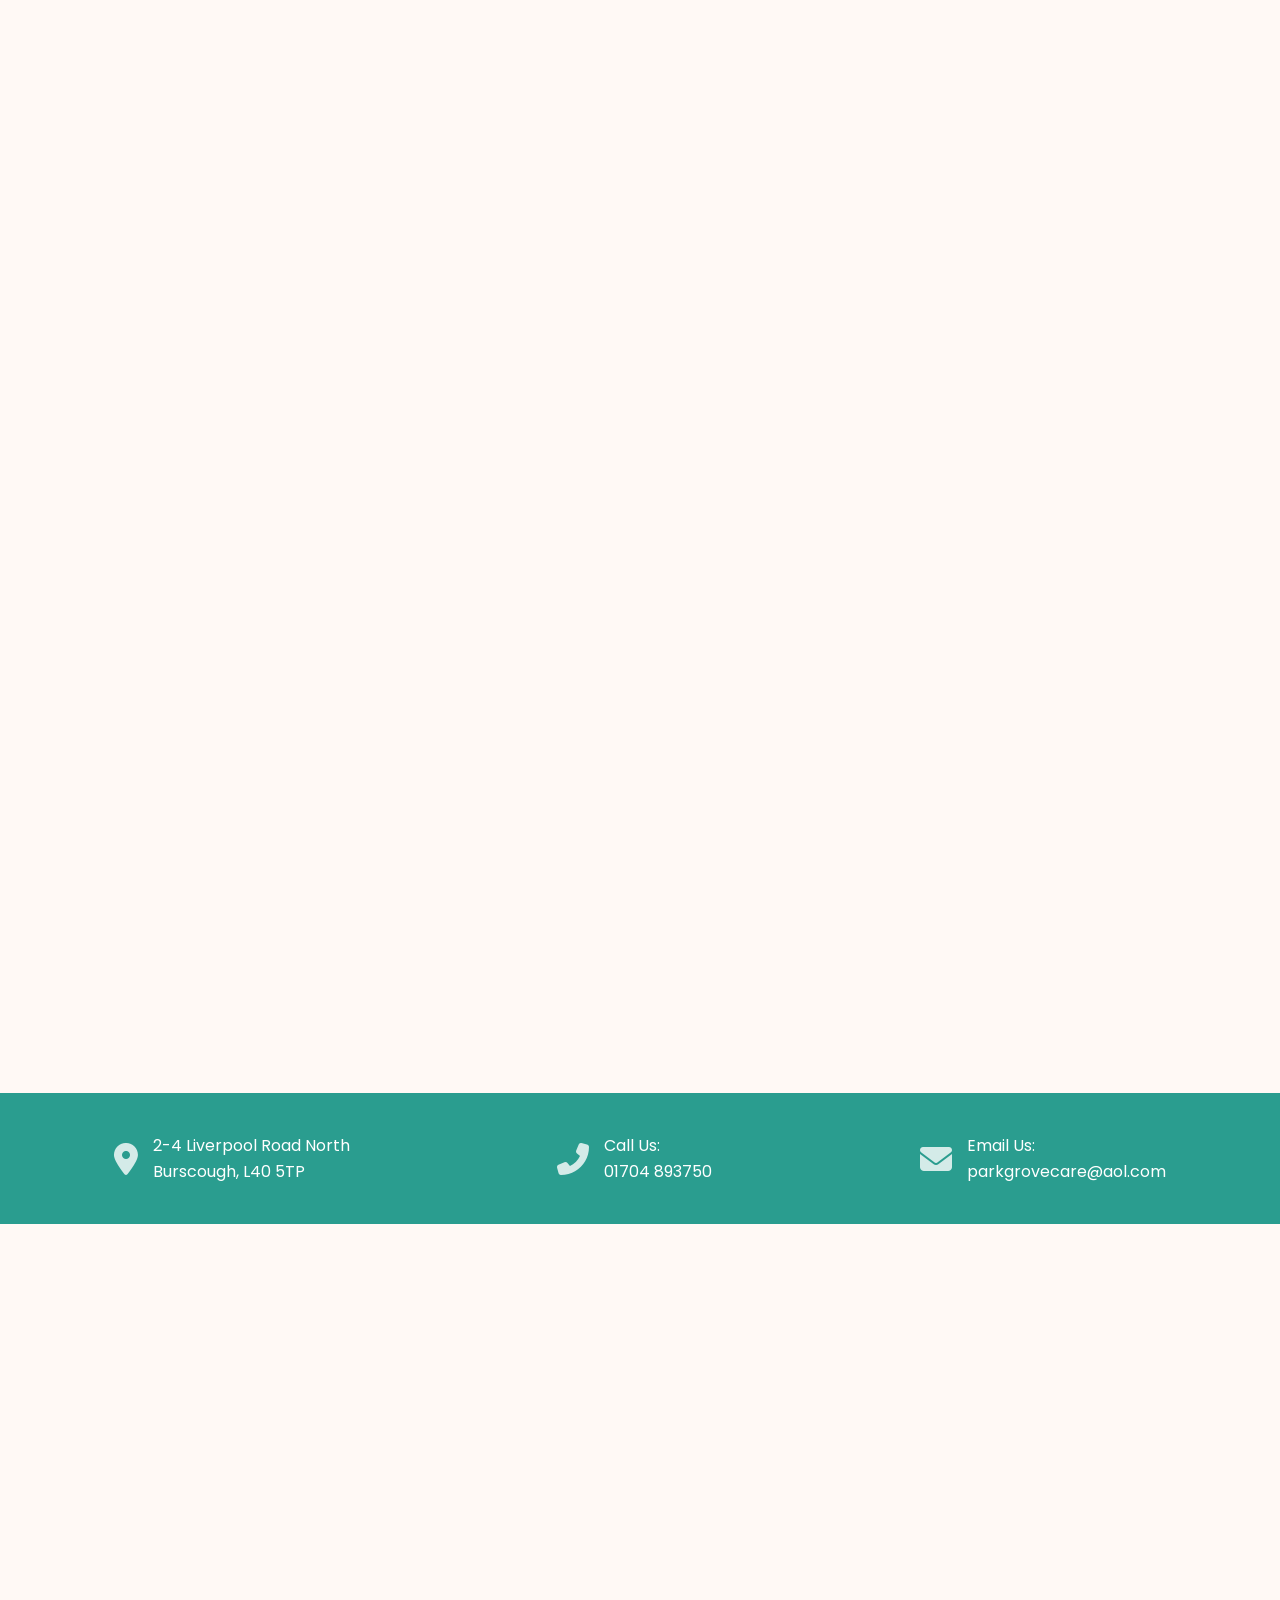
==== commit d114c098: "Refactor about.html for improved structure and clarity" ====
--- a/about.html
+++ b/about.html
@@ -2,110 +2,115 @@
 <html lang="en">
 <head>
     <meta charset="UTF-8">
-    <meta name="viewport" content="width=device-width, initial-scale=1.0, viewport-fit=cover">
-    <meta name="description" content="Learn about Park Grove's history, facilities, community connections and personalised residential care.">
+    <meta name="viewport" content="width=device-width, initial-scale=1.0">
     <title>About Us | Park Grove</title>
+    <!-- Google Fonts -->
+    <link href="https://fonts.googleapis.com/css2?family=Playfair+Display:wght@600;700&family=Poppins:wght@300;400;500;600&display=swap" rel="stylesheet">
+    <!-- FontAwesome for Icons -->
+    <link rel="stylesheet" href="https://cdnjs.cloudflare.com/ajax/libs/font-awesome/6.4.0/css/all.min.css">
+    <!-- Stylesheets (Linking both the main styles for the header/footer and the specific about styles) -->
+    <link rel="stylesheet" href="styles.css">
+    <link rel="stylesheet" href="about.css">
+</head>
+<body>
 
-    <link rel="preconnect" href="https://fonts.googleapis.com">
-    <link rel="preconnect" href="https://fonts.gstatic.com" crossorigin>
-    <link href="https://fonts.googleapis.com/css2?family=Playfair+Display:wght@600;700&family=Poppins:wght@300;400;500;600&display=swap" rel="stylesheet">
-    <link rel="stylesheet" href="https://cdnjs.cloudflare.com/ajax/libs/font-awesome/6.4.0/css/all.min.css">
-    <link rel="stylesheet" href="/styles/styles.css">
-    <link rel="stylesheet" href="/styles/about.css">
-</head>
-<body class="responsive-page about-page">
+    <!-- Header & Navigation (Identical to index.html) -->
     <header class="main-header">
         <div class="top-bar">
-            <div class="top-bar-inner">
-                <a href="tel:01704893750"><i class="fas fa-phone" aria-hidden="true"></i><span>01704 893750</span></a>
-                <a href="mailto:parkgrovecare@aol.com"><i class="fas fa-envelope" aria-hidden="true"></i><span>parkgrovecare@aol.com</span></a>
+            <div class="contact-info">
+                <span><i class="fas fa-phone"></i> 01704 893750</span>
+                <span><i class="fas fa-envelope"></i> parkgrovecare@aol.com</span>
             </div>
         </div>
-
-        <nav class="navbar responsive-navbar" aria-label="Primary navigation">
-            <a class="logo" href="index.html" aria-label="Park Grove home page">Park Grove</a>
-            <button class="nav-toggle" type="button" aria-expanded="false" aria-controls="primary-navigation" aria-label="Open navigation menu">
-                <span class="nav-toggle-text">Menu</span>
-                <span class="nav-toggle-bars" aria-hidden="true"><span></span><span></span><span></span></span>
-            </button>
-            <ul class="nav-links" id="primary-navigation">
+        <nav class="navbar">
+            <h1 class="logo">Park Grove</h1>
+            <ul class="nav-links">
                 <li><a href="index.html">Home</a></li>
-                <li><a class="active" aria-current="page" href="about.html">About Us</a></li>
+                <li><a href="about.html" class="active">About Us</a></li>
                 <li><a href="admissions.html">Admission</a></li>
                 <li><a href="staffing.html">Staffing</a></li>
-                <li><a href="aimsandobjectives.html">Aims &amp; Objectives</a></li>
-                <li><a href="gallery.html">Gallery</a></li>
+                <li><a href="aimsandobjectives.html">Aims & Objectives</a></li>
+                <li><a href="#">Gallery</a></li>
                 <li><a href="#">Vacancies</a></li>
             </ul>
         </nav>
     </header>
 
-    <main>
-        <section class="about-hero reveal-on-scroll" aria-labelledby="about-title">
-            <div class="about-hero-content">
-                <span class="about-kicker"><i class="fas fa-leaf" aria-hidden="true"></i> The Park Grove story</span>
-                <h1 id="about-title">Our Story</h1>
-                <p>Providing quality care with dignity and respect since 1985.</p>
+    <!-- About Hero Section -->
+    <section class="about-hero fade-scroll">
+        <div class="about-hero-content">
+            <h2>Our Story</h2>
+            <p>Providing quality care with dignity and respect since 1985.</p>
+        </div>
+    </section>
+
+    <!-- Main About Content -->
+    <main class="about-container">
+        
+        <!-- Section 1: Heritage -->
+        <section class="about-block fade-scroll">
+            <div class="about-text-card">
+                <i class="fas fa-award section-icon"></i>
+                <h3>A Legacy of Care</h3>
+                <p>Park Grove was established in July 1985 and has been under the ownership of Kevin & Una Banks since March 1997, who have over 30 years of experience working in the care sector.</p>
+                <p>We are committed to maintaining and improving the quality of our service. In January 2006 we were awarded the Investors in People award. We maintain a comprehensive quality policies and procedures manual, constantly under review and revision. A summary of our most recent inspection report is available at CQC online. As of 2026, Park Grove remains under Crown Care Services.</p>
             </div>
         </section>
 
-        <section class="about-intro reveal-on-scroll" aria-labelledby="about-intro-title">
-            <span class="eyebrow">A place to feel known</span>
-            <h2 id="about-intro-title">Care rooted in comfort, character and community.</h2>
-            <p>Park Grove combines experienced care with the warmth and familiarity of home, supporting every resident as an individual.</p>
+        <!-- Section 2: Facilities -->
+        <section class="about-block reverse fade-scroll">
+            <div class="about-text-card">
+                <i class="fas fa-home section-icon"></i>
+                <h3>Comfort & Facilities</h3>
+                <p>Registered for 32 residents, our rooms span the ground and first floors (serviced by a lift). We offer ample bathrooms, including a wet room and an easy walk-in modern bath, all equipped with grab rails for wheelchair and zimmer frame accessibility.</p>
+                <p>A Nurse call facility is in every room. We feature two dining rooms and four lounges (Sky TV in two). A touchscreen computer is accessible for residents to keep in touch with family via Skype, Facebook, or email, alongside free Wi-Fi throughout the home.</p>
+            </div>
         </section>
 
-        <div class="about-container">
-            <section class="about-block reveal-on-scroll">
-                <article class="about-card">
-                    <div class="about-card-heading"><span>01</span><i class="fas fa-award" aria-hidden="true"></i></div>
-                    <h2>A Legacy of Care</h2>
-                    <p>Park Grove was established in July 1985 and has been under the ownership of Kevin and Una Banks since March 1997, bringing decades of experience in the care sector.</p>
-                    <p>We remain committed to maintaining and improving the quality of our service. Policies, procedures and working practices are kept under regular review.</p>
-                </article>
-            </section>
+        <!-- Section 3: Activities & Community -->
+        <section class="about-block fade-scroll">
+            <div class="about-text-card">
+                <i class="fas fa-tree section-icon"></i>
+                <h3>Community & Lifestyle</h3>
+                <p>Located on the main A59, we are within a 5-minute walk of village shops, the post office, bank, and library. Excellent transport links via bus and train make visiting easy.</p>
+                <p>Residents enjoy a vibrant programme of events arranged within the home. Local amenities include a sports centre, parks, a cricket ground, and OAP clubs with weekly bingo and seasonal fayres. Local churches of various denominations frequently visit the home for those wishing to join in communion.</p>
+            </div>
+        </section>
 
-            <section class="about-block reverse reveal-on-scroll">
-                <article class="about-card">
-                    <div class="about-card-heading"><span>02</span><i class="fas fa-home" aria-hidden="true"></i></div>
-                    <h2>Comfort &amp; Facilities</h2>
-                    <p>Registered for 32 residents, our rooms span the ground and first floors, supported by lift access. Bathrooms include a wet room and an easy walk-in modern bath.</p>
-                    <p>A nurse-call facility is available in every room. Residents can enjoy two dining rooms, four lounges, free Wi-Fi and accessible technology for keeping in touch.</p>
-                </article>
-            </section>
+        <!-- Section 4: Personalization -->
+        <section class="about-block full-width fade-scroll">
+            <div class="about-text-card highlight-card">
+                <i class="fas fa-couch section-icon"></i>
+                <h3>Make It Your Own</h3>
+                <p>You are most welcome to bring any personal belongings to the home. Smaller items such as a special chair, radio, TV, ornaments, shelving, and pictures can be brought in, and if you would like your room decor to change, this will be done.</p>
+                <p>If you would like to bring in larger items (e.g., bed, dressing table, or wardrobe), we will do everything we can to accommodate you and personalise your environment to truly make it feel like home.</p>
+            </div>
+        </section>
 
-            <section class="about-block reveal-on-scroll">
-                <article class="about-card">
-                    <div class="about-card-heading"><span>03</span><i class="fas fa-tree" aria-hidden="true"></i></div>
-                    <h2>Community &amp; Lifestyle</h2>
-                    <p>Located on the main A59, Park Grove is close to village shops, the post office, bank and library. Bus and rail connections make visits easier for family and friends.</p>
-                    <p>Residents enjoy a varied programme of events within the home, together with links to local clubs, churches, parks and community facilities.</p>
-                </article>
-            </section>
-
-            <section class="about-block reveal-on-scroll">
-                <article class="about-card highlight-card">
-                    <div class="about-card-heading"><span>04</span><i class="fas fa-couch" aria-hidden="true"></i></div>
-                    <h2>Make It Your Own</h2>
-                    <p>Residents are welcome to bring personal belongings such as a favourite chair, television, ornaments, shelving and pictures. Room decoration can also be changed.</p>
-                    <p>Where possible, we will accommodate larger items so that each room feels individual, comforting and genuinely like home.</p>
-                </article>
-            </section>
-        </div>
     </main>
 
+    <!-- Footer (Identical to index.html) -->
     <footer class="main-footer">
         <div class="footer-banner">
-            <div class="footer-item"><i class="fas fa-map-marker-alt" aria-hidden="true"></i><p>2-4 Liverpool Road North<br>Burscough, L40 5TP</p></div>
-            <div class="footer-item"><i class="fas fa-phone-alt" aria-hidden="true"></i><p>Call Us:<br><a href="tel:01704893750">01704 893750</a></p></div>
-            <div class="footer-item"><i class="fas fa-envelope" aria-hidden="true"></i><p>Email Us:<br><a href="mailto:parkgrovecare@aol.com">parkgrovecare@aol.com</a></p></div>
+            <div class="footer-item">
+                <i class="fas fa-map-marker-alt"></i>
+                <p>2-4 Liverpool Road North<br>Burscough, L40 5TP</p>
+            </div>
+            <div class="footer-item">
+                <i class="fas fa-phone-alt"></i>
+                <p>Call Us:<br>01704 893750</p>
+            </div>
+            <div class="footer-item">
+                <i class="fas fa-envelope"></i>
+                <p>Email Us:<br>parkgrovecare@aol.com</p>
+            </div>
         </div>
         <div class="map-container">
-            <iframe src="https://www.google.com/maps/embed?pb=!1m18!1m12!1m3!1d2371.603333452417!2d-2.8427771!3d53.599661!2m3!1f0!2f0!3f0!3m2!1i1024!2i768!4f13.1!3m3!1m2!1s0x487b123456789abc%3A0x123456789abcdef!2s2-4%20Liverpool%20Rd%20N%2C%20Burscough%2C%20Ormskirk%20L40%205TP%2C%20UK!5e0!3m2!1sen!2sus!4v1620000000000!5m2!1sen!2sus" title="Map showing Park Grove Care Home" loading="lazy" allowfullscreen></iframe>
+            <iframe src="https://www.google.com/maps/embed?pb=!1m18!1m12!1m3!1d2371.603333452417!2d-2.8427771!3d53.599661!2m3!1f0!2f0!3f0!3m2!1i1024!2i768!4f13.1!3m3!1m2!1s0x487b123456789abc%3A0x123456789abcdef!2s2-4%20Liverpool%20Rd%20N%2C%20Burscough%2C%20Ormskirk%20L40%205TP%2C%20UK!5e0!3m2!1sen!2sus!4v1620000000000!5m2!1sen!2sus" width="100%" height="400" style="border:0;" allowfullscreen="" loading="lazy"></iframe>
         </div>
     </footer>
 
-    <script src="/typescript/script.js"></script>
-    <script src="/typescript/about.js"></script>
+    <!-- Script linking to compiled JS -->
+    <script src="about.js"></script>
 </body>
 </html>
--- a/styles.css
+++ b/styles.css
@@ -0,0 +1,296 @@
+/* --- Variables for a Vibrant & Glam Theme --- */
+:root {
+    --primary-color: #2A9D8F; /* Vibrant Teal */
+    --secondary-color: #E76F51; /* Warm Coral/Glam Accent */
+    --text-dark: #264653;
+    --text-light: #6c757d;
+    --bg-light: #FFF9F5; /* Warm, soft cream background */
+    --white: #ffffff;
+    --font-heading: 'Playfair Display', serif;
+    --font-body: 'Poppins', sans-serif;
+    --transition: all 0.3s ease-in-out;
+}
+
+/* --- Global Reset & Typography --- */
+* {
+    margin: 0;
+    padding: 0;
+    box-sizing: border-box;
+}
+
+body {
+    font-family: var(--font-body);
+    background-color: var(--bg-light);
+    color: var(--text-dark);
+    line-height: 1.6;
+    overflow-x: hidden;
+}
+
+h1, h2, h3, h4 {
+    font-family: var(--font-heading);
+    font-weight: 700;
+}
+
+a {
+    text-decoration: none;
+    color: inherit;
+}
+
+.container {
+    max-width: 1200px;
+    margin: 0 auto;
+    padding: 0 20px;
+}
+
+/* --- Header & Nav --- */
+.main-header {
+    background: var(--white);
+    box-shadow: 0 2px 15px rgba(0,0,0,0.05);
+    position: sticky;
+    top: 0;
+    z-index: 1000;
+}
+
+.top-bar {
+    background: var(--primary-color);
+    color: var(--white);
+    padding: 8px 20px;
+    text-align: right;
+    font-size: 0.9rem;
+}
+
+.top-bar span {
+    margin-left: 20px;
+}
+
+.navbar {
+    display: flex;
+    justify-content: space-between;
+    align-items: center;
+    padding: 20px 40px;
+}
+
+.logo {
+    color: var(--primary-color);
+    font-size: 2.5rem;
+    letter-spacing: 1px;
+}
+
+.nav-links {
+    list-style: none;
+    display: flex;
+    gap: 25px;
+}
+
+.nav-links a {
+    font-weight: 500;
+    color: var(--text-dark);
+    transition: var(--transition);
+    position: relative;
+}
+
+.nav-links a:hover, .nav-links a.active {
+    color: var(--primary-color);
+}
+
+.nav-links a::after {
+    content: '';
+    position: absolute;
+    width: 0;
+    height: 2px;
+    bottom: -5px;
+    left: 0;
+    background-color: var(--primary-color);
+    transition: var(--transition);
+}
+
+.nav-links a:hover::after, .nav-links a.active::after {
+    width: 100%;
+}
+
+/* --- Hero Section --- */
+.hero {
+    background: linear-gradient(rgba(255, 249, 245, 0.9), rgba(255, 249, 245, 0.9)), url('https://images.unsplash.com/photo-1529156069898-49953e39b3ac?ixlib=rb-4.0.3&auto=format&fit=crop&w=1920&q=80') center/cover;
+    height: 60vh;
+    display: flex;
+    align-items: center;
+    justify-content: center;
+    text-align: center;
+    padding: 0 20px;
+}
+
+.hero-content h2 {
+    font-size: 4rem;
+    color: var(--primary-color);
+    margin-bottom: 20px;
+}
+
+.hero-content p {
+    font-size: 1.2rem;
+    max-width: 600px;
+    margin: 0 auto 30px auto;
+    color: var(--text-dark);
+}
+
+.btn-primary {
+    background: var(--secondary-color);
+    color: var(--white);
+    padding: 12px 30px;
+    border-radius: 30px;
+    font-weight: 500;
+    transition: var(--transition);
+    box-shadow: 0 4px 15px rgba(231, 111, 81, 0.3);
+}
+
+.btn-primary:hover {
+    background: #d65a3d;
+    transform: translateY(-2px);
+}
+
+/* --- Info Grid Section --- */
+.info-section {
+    padding: 80px 0;
+}
+
+.grid-3 {
+    display: grid;
+    grid-template-columns: repeat(auto-fit, minmax(300px, 1fr));
+    gap: 40px;
+}
+
+.info-card {
+    background: var(--white);
+    padding: 40px 30px;
+    border-radius: 15px;
+    text-align: center;
+    box-shadow: 0 10px 30px rgba(0,0,0,0.03);
+    transition: var(--transition);
+    border-top: 4px solid var(--primary-color);
+}
+
+.info-card:hover {
+    transform: translateY(-10px);
+    box-shadow: 0 15px 40px rgba(42, 157, 143, 0.1);
+}
+
+.card-icon {
+    font-size: 2.5rem;
+    color: var(--secondary-color);
+    margin-bottom: 20px;
+}
+
+.info-card h3 {
+    font-size: 1.8rem;
+    margin-bottom: 15px;
+}
+
+.info-card p {
+    color: var(--text-light);
+    margin-bottom: 20px;
+}
+
+.read-more {
+    color: var(--primary-color);
+    font-weight: 500;
+    transition: var(--transition);
+}
+
+.read-more:hover {
+    color: var(--secondary-color);
+}
+
+/* --- CQC Section --- */
+.cqc-section {
+    background: var(--white);
+    padding: 80px 0;
+    text-align: center;
+}
+
+.section-title {
+    font-size: 2.5rem;
+    color: var(--primary-color);
+    margin-bottom: 10px;
+}
+
+.section-subtitle {
+    color: var(--text-light);
+    margin-bottom: 50px;
+    max-width: 600px;
+    margin-left: auto;
+    margin-right: auto;
+}
+
+.cqc-grid {
+    display: grid;
+    grid-template-columns: repeat(auto-fit, minmax(250px, 1fr));
+    gap: 30px;
+    margin-bottom: 40px;
+}
+
+.cqc-box {
+    border: 1px dashed var(--primary-color);
+    padding: 30px;
+    border-radius: 10px;
+    background: var(--bg-light);
+    transition: var(--transition);
+}
+
+.cqc-box:hover {
+    background: var(--primary-color);
+    color: var(--white);
+    border: 1px solid var(--primary-color);
+}
+
+.cqc-box h4 {
+    font-size: 1.3rem;
+    margin-bottom: 15px;
+}
+
+.btn-secondary {
+    border: 2px solid var(--secondary-color);
+    color: var(--secondary-color);
+    padding: 10px 25px;
+    border-radius: 30px;
+    font-weight: 500;
+    transition: var(--transition);
+}
+
+.btn-secondary:hover {
+    background: var(--secondary-color);
+    color: var(--white);
+}
+
+/* --- Footer --- */
+.footer-banner {
+    background: var(--primary-color);
+    color: var(--white);
+    display: flex;
+    justify-content: space-around;
+    padding: 40px 20px;
+    flex-wrap: wrap;
+    gap: 20px;
+}
+
+.footer-item {
+    display: flex;
+    align-items: center;
+    gap: 15px;
+}
+
+.footer-item i {
+    font-size: 2rem;
+    color: var(--white);
+    opacity: 0.8;
+}
+
+/* --- Animations (Triggered by TypeScript) --- */
+.animate-on-scroll {
+    opacity: 0;
+    transform: translateY(30px);
+    transition: opacity 0.8s ease-out, transform 0.8s ease-out;
+}
+
+.animate-on-scroll.visible {
+    opacity: 1;
+    transform: translateY(0);
+}
--- a/about.css
+++ b/about.css
@@ -0,0 +1,120 @@
+/* --- About Page Specific Styles --- */
+
+/* Hero Section */
+.about-hero {
+    background: linear-gradient(rgba(42, 157, 143, 0.8), rgba(42, 157, 143, 0.9)), url('https://images.unsplash.com/photo-1512626120412-faf41adb4874?ixlib=rb-4.0.3&auto=format&fit=crop&w=1920&q=80') center/cover;
+    height: 40vh;
+    display: flex;
+    align-items: center;
+    justify-content: center;
+    text-align: center;
+    color: var(--white);
+    box-shadow: 0 4px 20px rgba(0,0,0,0.1);
+}
+
+.about-hero h2 {
+    font-size: 3.5rem;
+    margin-bottom: 10px;
+    letter-spacing: 2px;
+}
+
+.about-hero p {
+    font-size: 1.2rem;
+    font-weight: 300;
+}
+
+/* Main Content Container */
+.about-container {
+    max-width: 1000px;
+    margin: 60px auto;
+    padding: 0 20px;
+    display: flex;
+    flex-direction: column;
+    gap: 60px;
+}
+
+/* Thematic Blocks */
+.about-block {
+    display: flex;
+    justify-content: center;
+}
+
+.about-text-card {
+    background: var(--white);
+    padding: 50px;
+    border-radius: 20px;
+    box-shadow: 0 15px 40px rgba(42, 157, 143, 0.08);
+    border-left: 6px solid var(--primary-color);
+    position: relative;
+    max-width: 800px;
+}
+
+.about-block.reverse .about-text-card {
+    border-left: none;
+    border-right: 6px solid var(--secondary-color);
+    text-align: right;
+}
+
+/* Icons */
+.section-icon {
+    font-size: 2.5rem;
+    color: var(--secondary-color);
+    margin-bottom: 20px;
+    opacity: 0.8;
+}
+
+.about-block.reverse .section-icon {
+    color: var(--primary-color);
+}
+
+/* Typography Details */
+.about-text-card h3 {
+    font-size: 2.2rem;
+    color: var(--text-dark);
+    margin-bottom: 20px;
+}
+
+.about-text-card p {
+    font-size: 1.05rem;
+    color: var(--text-light);
+    margin-bottom: 15px;
+    line-height: 1.8;
+}
+
+.about-text-card p:last-child {
+    margin-bottom: 0;
+}
+
+/* Highlight Card (Final Section) */
+.highlight-card {
+    background: var(--primary-color);
+    color: var(--white);
+    border: none;
+    text-align: center;
+}
+
+.highlight-card h3, .highlight-card p {
+    color: var(--white);
+}
+
+.highlight-card .section-icon {
+    color: var(--white);
+    font-size: 3rem;
+}
+
+/* --- Smooth Fade In / Fade Out Scroll Logic --- */
+.fade-scroll {
+    opacity: 0;
+    transform: translateY(40px) scale(0.98);
+    transition: opacity 1s cubic-bezier(0.25, 1, 0.5, 1), transform 1s cubic-bezier(0.25, 1, 0.5, 1);
+}
+
+.fade-scroll.in-view {
+    opacity: 1;
+    transform: translateY(0) scale(1);
+}
+
+.fade-scroll.out-view-top {
+    opacity: 0;
+    transform: translateY(-40px) scale(0.98);
+}
